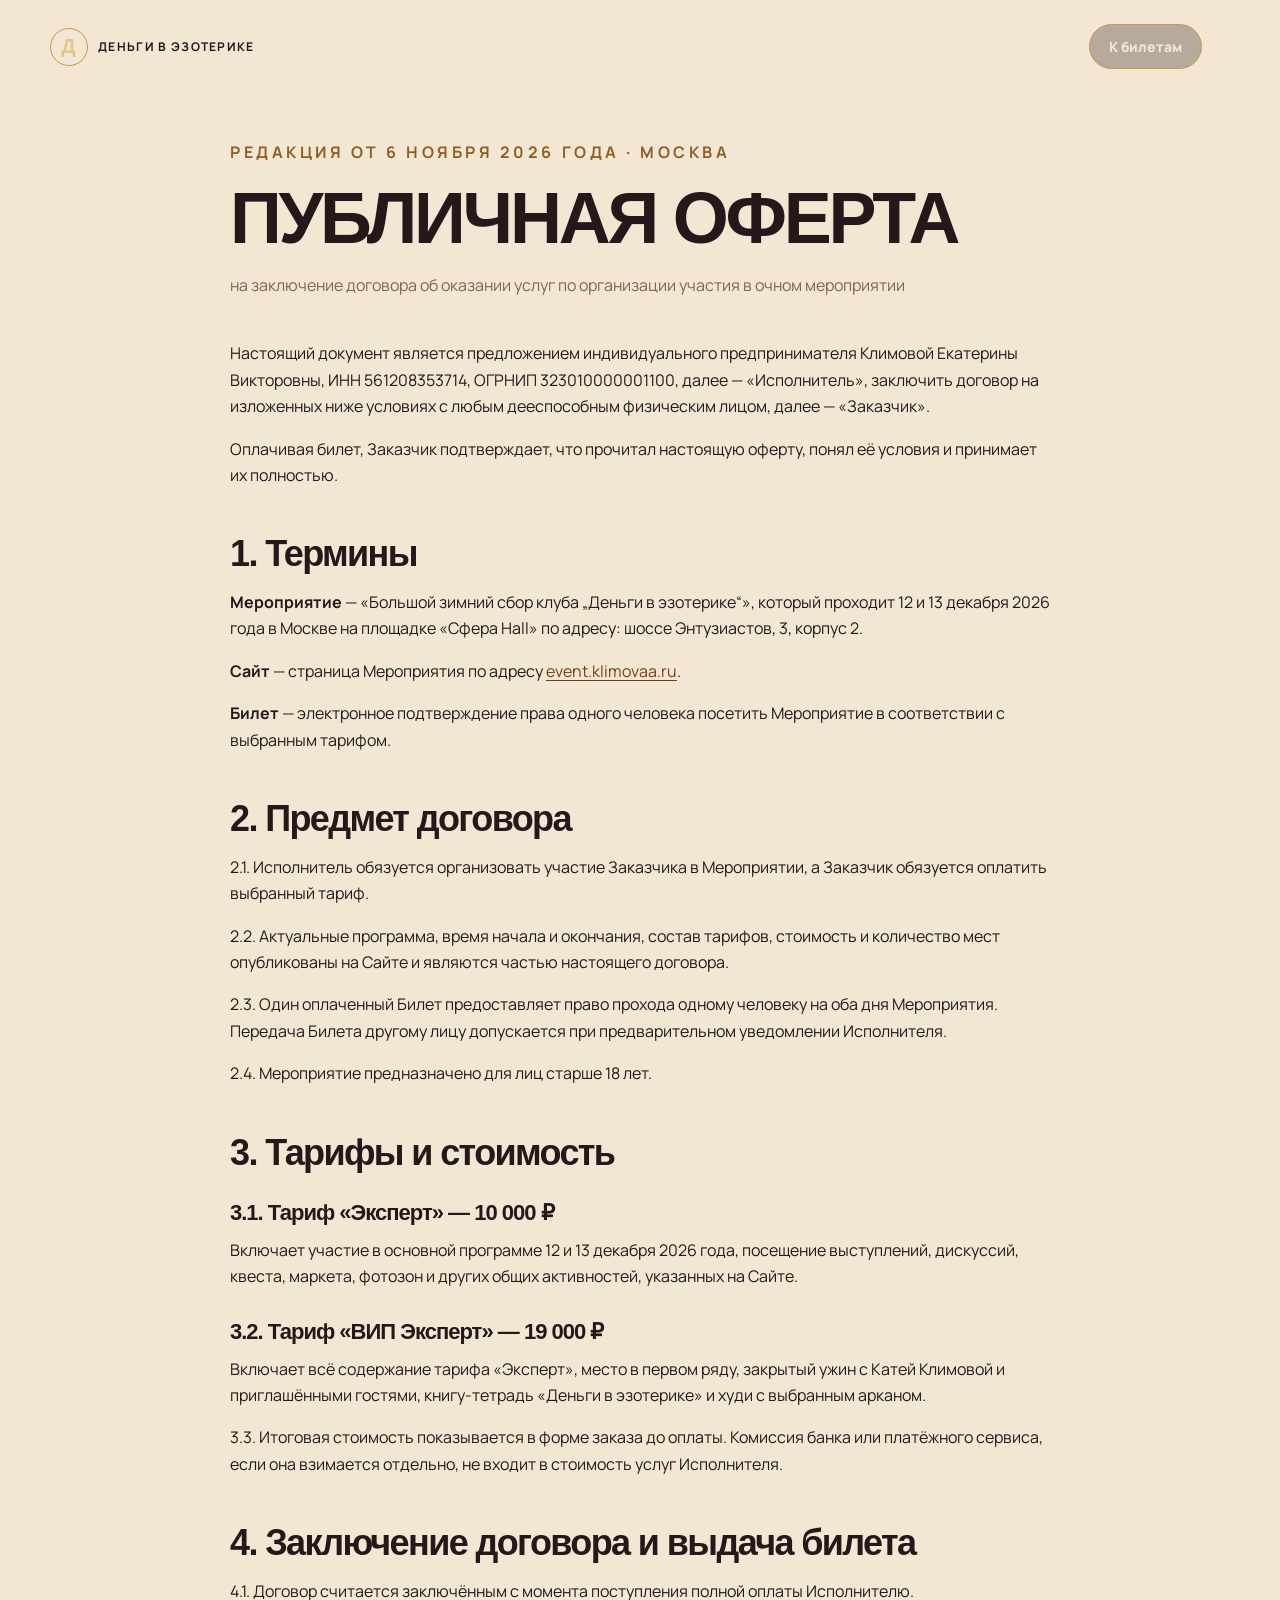
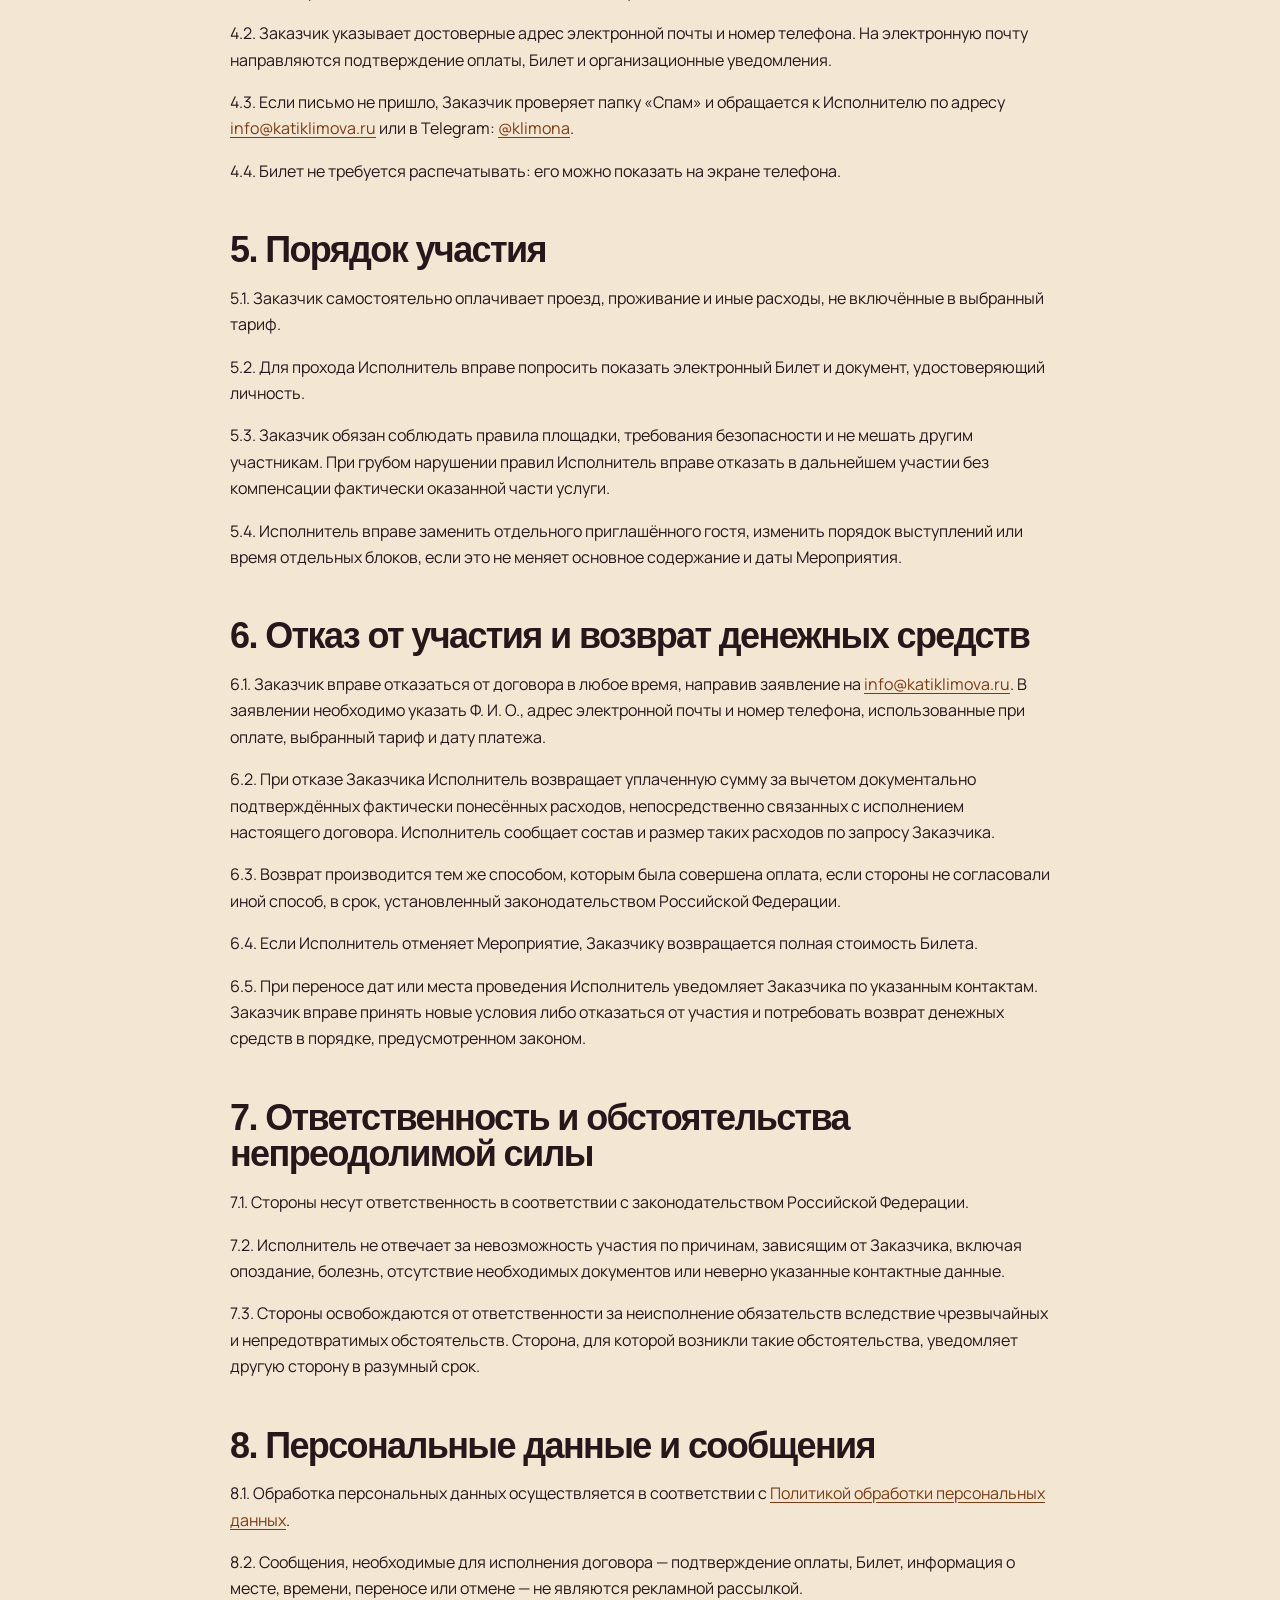
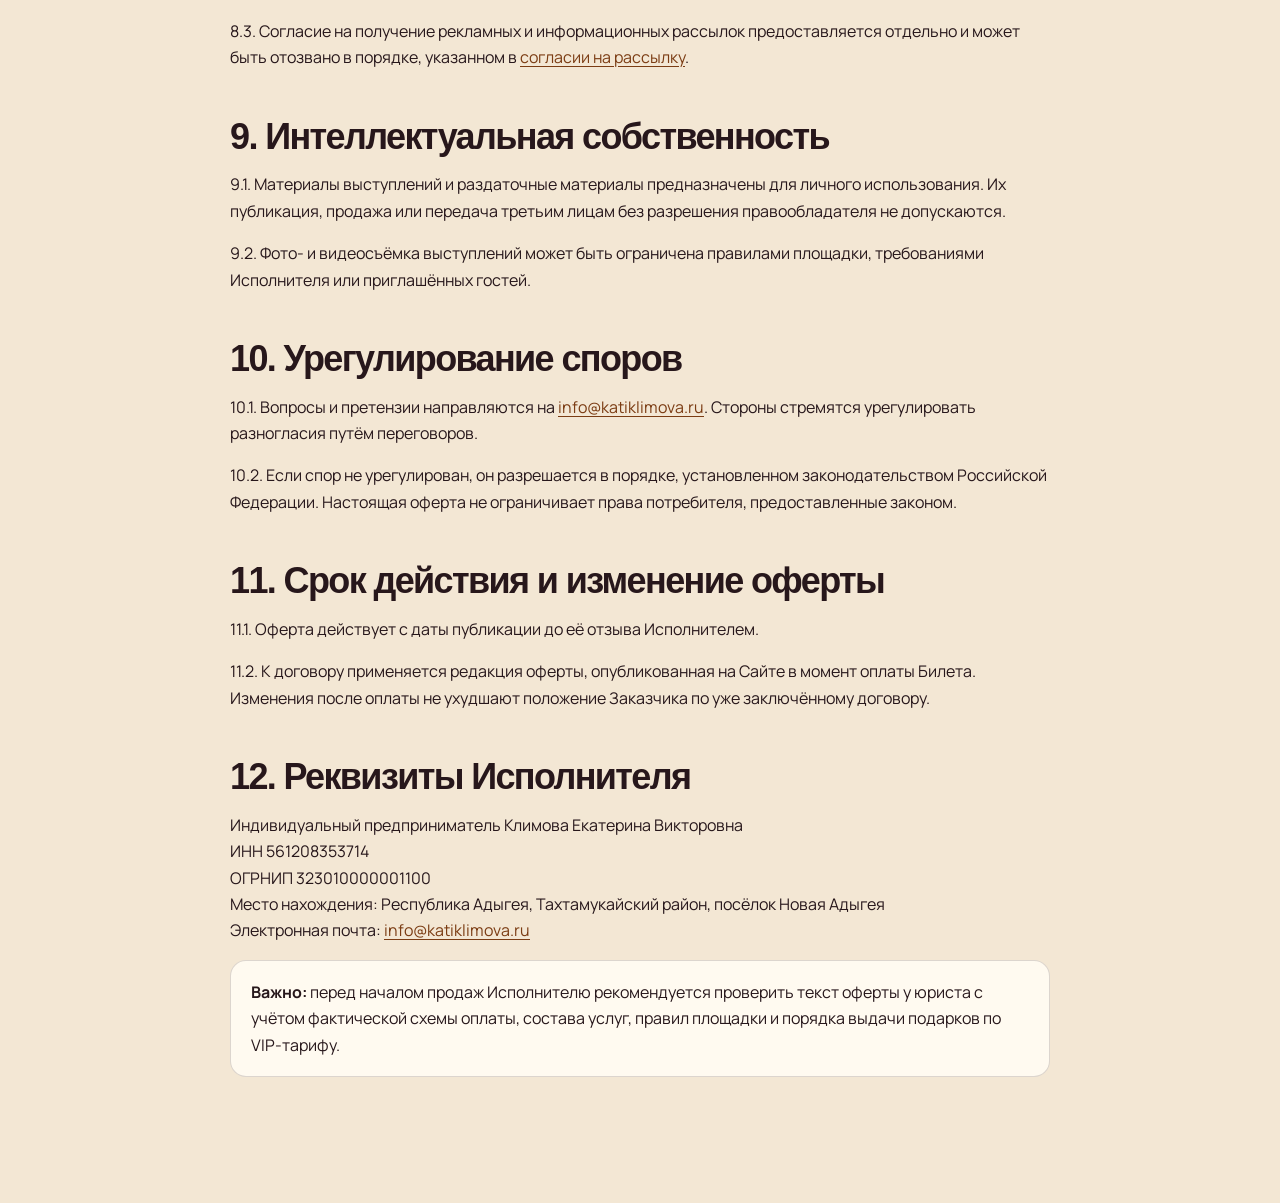
==== offer-event.html @ 03331030 "Add payment widgets, legal consent gates, event offer, and tickets" ====
<!doctype html>
<html lang="ru">
<head>
  <meta charset="utf-8">
  <meta name="viewport" content="width=device-width, initial-scale=1">
  <meta name="robots" content="index,follow">
  <title>Публичная оферта — Большой зимний сбор клуба «Деньги в эзотерике»</title>
  <link rel="preconnect" href="https://fonts.googleapis.com">
  <link rel="preconnect" href="https://fonts.gstatic.com" crossorigin>
  <link href="https://fonts.googleapis.com/css2?family=Manrope:wght@400;500;600;700;800&amp;display=swap" rel="stylesheet">
  <link rel="stylesheet" href="styles.css">
</head>
<body class="legal-page">
  <header class="nav shell">
    <a class="brand" href="index.html"><span class="brand__mark">Д</span><span>Деньги в эзотерике</span></a>
    <a class="button button--small button--ghost" href="index.html#tickets">К билетам</a>
  </header>

  <main class="legal-document">
    <p class="eyebrow eyebrow--dark">Редакция от 6 ноября 2026 года · Москва</p>
    <h1>Публичная оферта</h1>
    <p class="legal-document__meta">на заключение договора об оказании услуг по организации участия в очном мероприятии</p>

    <p>Настоящий документ является предложением индивидуального предпринимателя Климовой Екатерины Викторовны, ИНН 561208353714, ОГРНИП 323010000001100, далее — «Исполнитель», заключить договор на изложенных ниже условиях с любым дееспособным физическим лицом, далее — «Заказчик».</p>
    <p>Оплачивая билет, Заказчик подтверждает, что прочитал настоящую оферту, понял её условия и принимает их полностью.</p>

    <h2>1. Термины</h2>
    <p><strong>Мероприятие</strong> — «Большой зимний сбор клуба „Деньги в эзотерике“», который проходит 12 и 13 декабря 2026 года в Москве на площадке «Сфера Hall» по адресу: шоссе Энтузиастов, 3, корпус 2.</p>
    <p><strong>Сайт</strong> — страница Мероприятия по адресу <a href="https://event.klimovaa.ru/">event.klimovaa.ru</a>.</p>
    <p><strong>Билет</strong> — электронное подтверждение права одного человека посетить Мероприятие в соответствии с выбранным тарифом.</p>

    <h2>2. Предмет договора</h2>
    <p>2.1. Исполнитель обязуется организовать участие Заказчика в Мероприятии, а Заказчик обязуется оплатить выбранный тариф.</p>
    <p>2.2. Актуальные программа, время начала и окончания, состав тарифов, стоимость и количество мест опубликованы на Сайте и являются частью настоящего договора.</p>
    <p>2.3. Один оплаченный Билет предоставляет право прохода одному человеку на оба дня Мероприятия. Передача Билета другому лицу допускается при предварительном уведомлении Исполнителя.</p>
    <p>2.4. Мероприятие предназначено для лиц старше 18 лет.</p>

    <h2>3. Тарифы и стоимость</h2>
    <h3>3.1. Тариф «Эксперт» — 10 000 ₽</h3>
    <p>Включает участие в основной программе 12 и 13 декабря 2026 года, посещение выступлений, дискуссий, квеста, маркета, фотозон и других общих активностей, указанных на Сайте.</p>
    <h3>3.2. Тариф «ВИП Эксперт» — 19 000 ₽</h3>
    <p>Включает всё содержание тарифа «Эксперт», место в первом ряду, закрытый ужин с Катей Климовой и приглашёнными гостями, книгу-тетрадь «Деньги в эзотерике» и худи с выбранным арканом.</p>
    <p>3.3. Итоговая стоимость показывается в форме заказа до оплаты. Комиссия банка или платёжного сервиса, если она взимается отдельно, не входит в стоимость услуг Исполнителя.</p>

    <h2>4. Заключение договора и выдача билета</h2>
    <p>4.1. Договор считается заключённым с момента поступления полной оплаты Исполнителю.</p>
    <p>4.2. Заказчик указывает достоверные адрес электронной почты и номер телефона. На электронную почту направляются подтверждение оплаты, Билет и организационные уведомления.</p>
    <p>4.3. Если письмо не пришло, Заказчик проверяет папку «Спам» и обращается к Исполнителю по адресу <a href="mailto:info@katiklimova.ru">info@katiklimova.ru</a> или в Telegram: <a href="https://t.me/klimona" target="_blank" rel="noopener">@klimona</a>.</p>
    <p>4.4. Билет не требуется распечатывать: его можно показать на экране телефона.</p>

    <h2>5. Порядок участия</h2>
    <p>5.1. Заказчик самостоятельно оплачивает проезд, проживание и иные расходы, не включённые в выбранный тариф.</p>
    <p>5.2. Для прохода Исполнитель вправе попросить показать электронный Билет и документ, удостоверяющий личность.</p>
    <p>5.3. Заказчик обязан соблюдать правила площадки, требования безопасности и не мешать другим участникам. При грубом нарушении правил Исполнитель вправе отказать в дальнейшем участии без компенсации фактически оказанной части услуги.</p>
    <p>5.4. Исполнитель вправе заменить отдельного приглашённого гостя, изменить порядок выступлений или время отдельных блоков, если это не меняет основное содержание и даты Мероприятия.</p>

    <h2>6. Отказ от участия и возврат денежных средств</h2>
    <p>6.1. Заказчик вправе отказаться от договора в любое время, направив заявление на <a href="mailto:info@katiklimova.ru">info@katiklimova.ru</a>. В заявлении необходимо указать Ф. И. О., адрес электронной почты и номер телефона, использованные при оплате, выбранный тариф и дату платежа.</p>
    <p>6.2. При отказе Заказчика Исполнитель возвращает уплаченную сумму за вычетом документально подтверждённых фактически понесённых расходов, непосредственно связанных с исполнением настоящего договора. Исполнитель сообщает состав и размер таких расходов по запросу Заказчика.</p>
    <p>6.3. Возврат производится тем же способом, которым была совершена оплата, если стороны не согласовали иной способ, в срок, установленный законодательством Российской Федерации.</p>
    <p>6.4. Если Исполнитель отменяет Мероприятие, Заказчику возвращается полная стоимость Билета.</p>
    <p>6.5. При переносе дат или места проведения Исполнитель уведомляет Заказчика по указанным контактам. Заказчик вправе принять новые условия либо отказаться от участия и потребовать возврат денежных средств в порядке, предусмотренном законом.</p>

    <h2>7. Ответственность и обстоятельства непреодолимой силы</h2>
    <p>7.1. Стороны несут ответственность в соответствии с законодательством Российской Федерации.</p>
    <p>7.2. Исполнитель не отвечает за невозможность участия по причинам, зависящим от Заказчика, включая опоздание, болезнь, отсутствие необходимых документов или неверно указанные контактные данные.</p>
    <p>7.3. Стороны освобождаются от ответственности за неисполнение обязательств вследствие чрезвычайных и непредотвратимых обстоятельств. Сторона, для которой возникли такие обстоятельства, уведомляет другую сторону в разумный срок.</p>

    <h2>8. Персональные данные и сообщения</h2>
    <p>8.1. Обработка персональных данных осуществляется в соответствии с <a href="https://katiklimova.ru/pd" target="_blank" rel="noopener">Политикой обработки персональных данных</a>.</p>
    <p>8.2. Сообщения, необходимые для исполнения договора — подтверждение оплаты, Билет, информация о месте, времени, переносе или отмене — не являются рекламной рассылкой.</p>
    <p>8.3. Согласие на получение рекламных и информационных рассылок предоставляется отдельно и может быть отозвано в порядке, указанном в <a href="https://katiklimova.ru/soglasie" target="_blank" rel="noopener">согласии на рассылку</a>.</p>

    <h2>9. Интеллектуальная собственность</h2>
    <p>9.1. Материалы выступлений и раздаточные материалы предназначены для личного использования. Их публикация, продажа или передача третьим лицам без разрешения правообладателя не допускаются.</p>
    <p>9.2. Фото- и видеосъёмка выступлений может быть ограничена правилами площадки, требованиями Исполнителя или приглашённых гостей.</p>

    <h2>10. Урегулирование споров</h2>
    <p>10.1. Вопросы и претензии направляются на <a href="mailto:info@katiklimova.ru">info@katiklimova.ru</a>. Стороны стремятся урегулировать разногласия путём переговоров.</p>
    <p>10.2. Если спор не урегулирован, он разрешается в порядке, установленном законодательством Российской Федерации. Настоящая оферта не ограничивает права потребителя, предоставленные законом.</p>

    <h2>11. Срок действия и изменение оферты</h2>
    <p>11.1. Оферта действует с даты публикации до её отзыва Исполнителем.</p>
    <p>11.2. К договору применяется редакция оферты, опубликованная на Сайте в момент оплаты Билета. Изменения после оплаты не ухудшают положение Заказчика по уже заключённому договору.</p>

    <h2>12. Реквизиты Исполнителя</h2>
    <p>Индивидуальный предприниматель Климова Екатерина Викторовна<br>
      ИНН 561208353714<br>
      ОГРНИП 323010000001100<br>
      Место нахождения: Республика Адыгея, Тахтамукайский район, посёлок Новая Адыгея<br>
      Электронная почта: <a href="mailto:info@katiklimova.ru">info@katiklimova.ru</a>
    </p>

    <p class="legal-document__note"><strong>Важно:</strong> перед началом продаж Исполнителю рекомендуется проверить текст оферты у юриста с учётом фактической схемы оплаты, состава услуг, правил площадки и порядка выдачи подарков по VIP-тарифу.</p>
  </main>
</body>
</html>
---- styles.css ----
:root {
  --ink: #f3e7d4;
  --ink-muted: #cbb8ab;
  --night: #120b0d;
  --night-soft: #1b1014;
  --wine: #5b0b18;
  --wine-bright: #a7192e;
  --gold: #c49a4a;
  --gold-soft: #e1c786;
  --ivory: #f3e7d4;
  --paper: #f8f0e5;
  --paper-ink: #27171b;
  --line: rgba(196, 154, 74, .36);
  --radius: 28px;
  --display: "Montserrat", Arial, sans-serif;
  --sans: "Manrope", Arial, sans-serif;
}

* { box-sizing: border-box; }
html { scroll-behavior: smooth; }
body { margin: 0; color: var(--ink); background: var(--night); font-family: var(--sans); line-height: 1.65; overflow-x: hidden; }
button, a { font: inherit; }
a { color: inherit; }
img { max-width: 100%; display: block; }
button { color: inherit; }
::selection { background: var(--gold); color: var(--night); }

.skip-link { position: fixed; left: 16px; top: -100px; z-index: 100; padding: 10px 16px; background: var(--ivory); color: var(--night); border-radius: 8px; }
.skip-link:focus { top: 16px; }
.shell { width: min(1180px, calc(100% - 40px)); margin-inline: auto; }
.section { padding: clamp(78px, 10vw, 144px) 0; position: relative; }
.section--ivory { background: var(--ivory); color: var(--paper-ink); }
.section--red { background: linear-gradient(135deg, #3c0710 0%, var(--wine) 48%, #26050b 100%); }
.eyebrow { margin: 0 0 18px; color: var(--gold-soft); font-size: 12px; font-weight: 700; letter-spacing: .22em; text-transform: uppercase; }
.eyebrow--dark { color: #8d5f25; }
h1, h2, h3, h4, p { margin-top: 0; }
h1, h2, h3 { font-family: var(--display); letter-spacing: -.045em; }
h1 { margin: 0; font-size: clamp(54px, 8vw, 112px); font-weight: 800; line-height: .88; text-transform: uppercase; }
h1 em, h2 em { color: var(--gold-soft); font-style: normal; font-weight: 700; text-transform: none; }
h2 { margin-bottom: 22px; font-size: clamp(38px, 5.4vw, 68px); font-weight: 700; line-height: 1.02; }
h3 { font-size: clamp(28px, 3vw, 42px); line-height: 1.08; }
.section-heading { max-width: 850px; }
.section-heading--center { margin: 0 auto 64px; text-align: center; }
.section-heading > p:last-child { max-width: 680px; color: var(--ink-muted); font-size: 18px; }
.section--ivory .section-heading > p:last-child { color: #6e5850; }

.button { display: inline-flex; align-items: center; justify-content: center; min-height: 56px; padding: 15px 26px; border: 1px solid var(--gold); border-radius: 999px; background: var(--gold); color: var(--night); font-weight: 800; text-decoration: none; cursor: pointer; transition: transform .2s ease, background .2s ease, box-shadow .2s ease; }
.button:hover { transform: translateY(-2px); background: var(--gold-soft); box-shadow: 0 16px 34px rgba(0,0,0,.28); }
.button--small { min-height: 42px; padding: 10px 19px; font-size: 14px; }
.button--ghost { background: rgba(18,11,13,.28); color: var(--ink); }
.button--gold { background: var(--gold); }
.button--wide { width: 100%; }
.text-link { text-underline-offset: 6px; text-decoration-color: var(--gold); }

.hero { position: relative; min-height: 100svh; padding-bottom: 90px; overflow: hidden; background: url("assets/photos/hero-curtains-v1.webp") center / cover no-repeat; }
.hero-curtain-intro { position: absolute; z-index: 30; inset: 0; overflow: hidden; pointer-events: none; }
.hero-curtain-intro[hidden] { display: none; }
.hero-curtain-intro__panel { position: absolute; top: 0; bottom: 0; width: 51%; background: repeating-linear-gradient(90deg, #190106 0 4%, #4c0714 8%, #8b1429 14%, #4c0714 21%, #170105 27%); box-shadow: inset 0 0 90px rgba(0,0,0,.7), 0 0 45px rgba(0,0,0,.72); will-change: transform; }
.hero-curtain-intro__panel::after { content: ""; position: absolute; top: 0; bottom: 0; width: 2px; background: linear-gradient(180deg, #7f541b, #e3c372 48%, #7f541b); opacity: .8; }
.hero-curtain-intro__panel--left { left: 0; }
.hero-curtain-intro__panel--left::after { right: 0; }
.hero-curtain-intro__panel--right { right: 0; }
.hero-curtain-intro__panel--right::after { left: 0; }
.hero__glow { position: absolute; inset: 12% 30% auto; height: 60%; background: radial-gradient(circle, rgba(196,154,74,.25), transparent 68%); filter: blur(20px); }
.nav { position: relative; z-index: 5; display: grid; grid-template-columns: 1fr auto auto; align-items: center; gap: 28px; padding-top: 24px; }
.nav__link { font-size: 14px; text-decoration: none; }
.brand { display: inline-flex; align-items: center; gap: 10px; width: fit-content; font-size: 12px; font-weight: 700; letter-spacing: .11em; text-decoration: none; text-transform: uppercase; }
.brand__mark { display: grid; place-items: center; width: 38px; height: 38px; border: 1px solid var(--gold); border-radius: 50%; color: var(--gold-soft); font-family: var(--display); font-size: 20px; }
.hero__content { position: relative; z-index: 3; display: flex; flex-direction: column; align-items: center; padding-top: clamp(90px, 13vh, 150px); text-align: center; }
.hero__lead { max-width: 790px; margin: 34px auto 38px; color: #e1d1c7; font-size: clamp(17px, 2vw, 22px); }
.hero__facts { display: flex; justify-content: center; gap: clamp(32px, 7vw, 88px); margin-bottom: 42px; }
.hero__facts div { display: flex; flex-direction: column; }
.hero__facts strong { color: var(--gold-soft); font-family: var(--display); font-size: 44px; line-height: .9; }
.hero__facts span { margin-top: 8px; color: var(--ink-muted); font-size: 12px; letter-spacing: .12em; text-transform: uppercase; }
.hero__actions { display: flex; align-items: center; gap: 24px; }
.hero__ornament { position: absolute; left: 50%; bottom: 22px; color: var(--gold); font-size: 20px; transform: translateX(-50%); }

.intro__grid, .for-whom__grid, .venue__grid, .faq__grid { display: grid; grid-template-columns: minmax(0, .9fr) minmax(0, 1.1fr); gap: clamp(44px, 8vw, 120px); align-items: start; }
.intro__text { font-size: clamp(18px, 2vw, 22px); }
.intro__text p { margin-bottom: 22px; }
.note { padding-left: 22px; border-left: 2px solid var(--gold); color: #6e5850; font-size: 16px; }

.program { background: linear-gradient(180deg, var(--night) 0%, #200d12 100%); }
.day-switcher { display: grid; grid-template-columns: 1fr 1fr; width: min(560px, 100%); margin: 0 auto 48px; padding: 5px; border: 1px solid var(--line); border-radius: 999px; background: rgba(255,255,255,.025); }
.day-switcher__button { padding: 14px; border: 0; border-radius: 999px; background: transparent; cursor: pointer; }
.day-switcher__button.is-active { background: var(--gold); color: var(--night); font-weight: 800; }
.day-panel { width: min(980px, 100%); margin: auto; }
.day-panel[hidden] { display: none; }
.day-panel__intro { display: grid; grid-template-columns: 100px 1fr; gap: 26px; margin-bottom: 46px; padding: 34px; border: 1px solid var(--line); border-radius: var(--radius); background: rgba(255,255,255,.025); }
.day-panel__number { color: var(--gold); font-family: var(--display); font-size: 62px; font-weight: 700; line-height: 1; }
.day-panel__intro h3 { margin-bottom: 16px; }
.day-panel__intro p:last-child { margin-bottom: 0; color: var(--ink-muted); }
.timeline { margin-left: 50px; border-left: 1px solid var(--line); }
.timeline__item { position: relative; display: grid; grid-template-columns: 90px 1fr; gap: 30px; padding: 0 0 38px 38px; }
.timeline__item::before { content: ""; position: absolute; left: -6px; top: 7px; width: 11px; height: 11px; border: 2px solid var(--gold); border-radius: 50%; background: var(--night); }
.timeline__item time { color: var(--gold-soft); font-weight: 800; }
.timeline__item h4 { margin: 0 0 6px; font-size: 18px; }
.timeline__item p { margin: 0; color: var(--ink-muted); }
.timeline__item--pause { opacity: .66; }
.timeline__item--vip h4 { color: var(--gold-soft); }

.guests::before { content: ""; position: absolute; inset: 0; pointer-events: none; background: radial-gradient(circle at 80% 0%, rgba(196,154,74,.16), transparent 35%); }
.guest-grid { display: grid; grid-template-columns: repeat(3, 1fr); gap: 20px; margin-top: 58px; }
.guest-card { overflow: hidden; border: 1px solid rgba(225,199,134,.3); border-radius: var(--radius); background: rgba(18,11,13,.45); }
.guest-card__portrait { aspect-ratio: 4/3; overflow: hidden; background: #3b0710; }
.guest-card__portrait img { width: 100%; height: 100%; object-fit: cover; filter: saturate(.9) contrast(1.03); transition: transform .55s ease; }
.guest-card:hover .guest-card__portrait img { transform: scale(1.025); }
.guest-card__portrait--artem img { object-position: center 20%; }
.guest-card__portrait--kossman img { object-position: center 24%; }
.guest-card__portrait--anastasia img { object-position: center 18%; }
.guest-card__body { padding: 28px; }
.guest-card__index { color: var(--gold); font-size: 12px; letter-spacing: .2em; }
.guest-card h3 { margin-bottom: 10px; font-size: 34px; }
.guest-card__body > p:not(.guest-card__index) { min-height: 52px; color: var(--ink-muted); }
.guest-card__status { display: inline-block; padding-top: 14px; border-top: 1px solid var(--line); color: var(--gold-soft); font-size: 12px; }

.reason-list { margin: 0; padding: 0; list-style: none; border-top: 1px solid rgba(39,23,27,.22); }
.reason-list li { position: relative; padding: 21px 20px 21px 42px; border-bottom: 1px solid rgba(39,23,27,.22); font-size: 17px; }
.reason-list li::before { content: "✦"; position: absolute; left: 6px; color: #956421; }

.atmosphere { position: relative; min-height: 780px; display: grid; align-items: center; overflow: hidden; background: linear-gradient(100deg, rgba(18,11,13,.95), rgba(18,11,13,.28)), radial-gradient(circle at 75% 30%, #aa263a 0%, #5b0b18 24%, #120b0d 68%); }
.atmosphere::before { content: ""; position: absolute; inset: -20%; background: repeating-linear-gradient(92deg, transparent 0 10%, rgba(255,255,255,.035) 12%, transparent 18%); transform: rotate(-3deg); }
.atmosphere__veil { position: absolute; inset: 0 0 0 48%; background: linear-gradient(90deg, transparent, rgba(196,154,74,.15)), repeating-linear-gradient(85deg, rgba(56,2,12,.85) 0 9%, rgba(150,23,45,.35) 13%, rgba(31,0,6,.75) 22%); clip-path: polygon(18% 0,100% 0,100% 100%,0 100%); }
.atmosphere__content { position: relative; z-index: 2; }
.atmosphere__content h2 { max-width: 760px; font-size: clamp(54px, 8vw, 106px); text-transform: uppercase; }
.atmosphere__content > p:last-child { max-width: 560px; color: var(--ink-muted); font-size: 19px; }

.manifesto { background: var(--night-soft); }
.manifesto__grid { display: grid; grid-template-columns: 160px 1fr; gap: 70px; align-items: start; }
.manifesto__symbol { position: sticky; top: 50px; display: grid; place-items: center; width: 150px; height: 150px; border: 1px solid var(--gold); border-radius: 50%; color: var(--gold); font-size: 34px; }
blockquote { margin: 0; }
blockquote p { font-family: var(--display); font-size: clamp(25px, 3vw, 38px); font-weight: 600; line-height: 1.25; }
blockquote footer { margin-top: 34px; color: var(--gold-soft); font-size: 13px; font-weight: 700; letter-spacing: .2em; text-transform: uppercase; }

.ticket-grid { display: grid; grid-template-columns: 1fr 1fr; gap: 22px; width: min(970px, 100%); margin: auto; }
.ticket-card { position: relative; display: flex; flex-direction: column; padding: clamp(28px, 4vw, 46px); border: 1px solid rgba(39,23,27,.18); border-radius: var(--radius); background: var(--paper); box-shadow: 0 22px 70px rgba(39,23,27,.08); }
.ticket-card--vip { background: var(--night); color: var(--ink); box-shadow: 0 22px 70px rgba(39,23,27,.24); }
.ticket-card__badge { position: absolute; right: 20px; top: 20px; padding: 8px 13px; border-radius: 999px; background: var(--gold); color: var(--night); font-size: 11px; font-weight: 800; text-transform: uppercase; }
.ticket-card h3 { margin-bottom: 12px; }
.price { margin-bottom: 30px; font-family: var(--display); font-size: 58px; font-weight: 700; line-height: 1; }
.price span { font-size: .48em; }
.ticket-card ul { flex: 1; margin: 0 0 32px; padding: 0; list-style: none; }
.ticket-card li { position: relative; padding: 12px 0 12px 26px; border-bottom: 1px solid rgba(39,23,27,.12); }
.ticket-card--vip li { border-color: rgba(225,199,134,.16); }
.ticket-card li::before { content: "✦"; position: absolute; left: 0; color: var(--gold); }
.tickets__notice { max-width: 760px; margin: 28px auto 0; color: #7c655d; font-size: 13px; text-align: center; }
.payment-gate { margin-top: 8px; }
.legal-check { display: grid; grid-template-columns: 22px 1fr; gap: 10px; align-items: start; margin: 0 0 11px; color: #6e5850; font-size: 12px; line-height: 1.4; }
.ticket-card--vip .legal-check { color: var(--ink-muted); }
.legal-check input { width: 18px; height: 18px; margin: 1px 0 0; accent-color: var(--gold); }
.legal-check a, .footer a { color: inherit; text-underline-offset: 3px; }
.legal-check a:hover, .footer a:hover { color: #9b6b22; }
.ticket-card--vip .legal-check a:hover { color: var(--gold-soft); }
.payment-button:disabled { cursor: not-allowed; filter: grayscale(.35); opacity: .48; transform: none; }
.payment-gate__hint { margin: 9px 0 0; color: #8b756d; font-size: 11px; text-align: center; }
.ticket-card--vip .payment-gate__hint { color: var(--ink-muted); }
.payment-widget { width: 100%; margin-top: 18px; overflow: hidden; }
.payment-widget:empty { display: none; }
.payment-gate.is-open .legal-check,
.payment-gate.is-open .payment-button,
.payment-gate.is-open .payment-gate__hint { display: none; }

.venue { background: linear-gradient(140deg, #1a0d11, #390914); }
.venue__address { color: var(--gold-soft); font-family: var(--display); font-size: 25px; font-weight: 600; }
.venue__note { max-width: 520px; color: var(--ink-muted); font-size: 14px; }
.venue__map { position: relative; min-height: 430px; overflow: hidden; border: 1px solid var(--line); border-radius: var(--radius); background: #f2eadc; }
.venue__map iframe { display: block; width: 100%; height: 430px; border: 0; }
.venue__map-link { position: absolute; z-index: 2; left: 18px; right: 18px; bottom: 18px; display: flex; align-items: center; justify-content: center; min-height: 50px; padding: 12px 20px; border: 1px solid rgba(225,199,134,.8); border-radius: 999px; background: rgba(18,11,13,.92); color: var(--gold-soft); font-size: 13px; font-weight: 800; text-decoration: none; box-shadow: 0 12px 34px rgba(18,11,13,.35); backdrop-filter: blur(10px); }
.venue__map-link:hover { background: var(--night); color: #fff5d5; }

.accordion details { border-bottom: 1px solid rgba(39,23,27,.2); }
.accordion summary { position: relative; padding: 22px 42px 22px 0; font-family: var(--display); font-size: 21px; font-weight: 600; cursor: pointer; list-style: none; }
.accordion summary::-webkit-details-marker { display: none; }
.accordion summary::after { content: "+"; position: absolute; right: 6px; color: #946321; font-family: var(--sans); font-weight: 400; }
.accordion details[open] summary::after { content: "−"; }
.accordion details p { padding: 0 30px 22px 0; color: #6e5850; }

.final-cta { position: relative; overflow: hidden; padding: clamp(90px, 12vw, 170px) 0; background: radial-gradient(circle at 50% 50%, #701326 0%, #350811 45%, var(--night) 80%); text-align: center; }
.final-cta__glow { position: absolute; left: 50%; top: 50%; width: 650px; height: 650px; border: 1px solid rgba(196,154,74,.18); border-radius: 50%; transform: translate(-50%,-50%); box-shadow: 0 0 0 90px rgba(196,154,74,.025), 0 0 0 180px rgba(196,154,74,.018); }
.final-cta__content { position: relative; }
.final-cta h2 { max-width: 970px; margin-inline: auto; }
.final-cta__facts { display: flex; justify-content: center; gap: 14px; margin: 30px 0; }
.final-cta__facts span { padding: 9px 15px; border: 1px solid var(--line); border-radius: 999px; font-size: 12px; text-transform: uppercase; }

.footer { padding: 38px 0 94px; border-top: 1px solid var(--line); background: #0d0709; color: var(--ink-muted); font-size: 12px; }
.footer__inner { display: grid; grid-template-columns: 1fr auto auto; gap: 28px; align-items: center; }
.footer p { margin: 0; }
.footer nav { display: flex; gap: 18px; }
.mobile-cta { display: none; }

.legal-page { background: var(--ivory); color: var(--paper-ink); }
.legal-page .nav { color: var(--paper-ink); }
.legal-document { width: min(100% - 36px, 820px); margin: 0 auto; padding: 70px 0 110px; }
.legal-document h1 { margin-bottom: 18px; font-size: clamp(42px, 7vw, 72px); line-height: .98; }
.legal-document h2 { margin: 48px 0 16px; font-size: clamp(26px, 4vw, 36px); }
.legal-document h3 { margin: 30px 0 12px; font-size: 22px; }
.legal-document p, .legal-document li { font-size: 16px; line-height: 1.65; }
.legal-document ul { padding-left: 22px; }
.legal-document a { color: #7b3c13; text-underline-offset: 3px; }
.legal-document__meta { margin-bottom: 42px; color: #7c655d; }
.legal-document__note { padding: 18px 20px; border: 1px solid rgba(39,23,27,.16); border-radius: 16px; background: #fffaf0; }

.reveal { opacity: 0; transform: translateY(20px); transition: opacity .7s ease, transform .7s ease; }
.reveal.is-visible { opacity: 1; transform: none; }
@media (prefers-reduced-motion: reduce) { html { scroll-behavior: auto; } .reveal { opacity: 1; transform: none; transition: none; } }

@media (max-width: 900px) {
  .guest-grid { grid-template-columns: 1fr; }
  .guest-card { display: grid; grid-template-columns: 40% 60%; }
  .guest-card__portrait { aspect-ratio: auto; min-height: 260px; }
  .intro__grid, .for-whom__grid, .venue__grid, .faq__grid { grid-template-columns: 1fr; gap: 42px; }
  .manifesto__grid { grid-template-columns: 90px 1fr; gap: 30px; }
  .manifesto__symbol { width: 80px; height: 80px; }
  .ticket-grid { grid-template-columns: 1fr; }
  .footer__inner { grid-template-columns: 1fr; }
}

@media (max-width: 640px) {
  .shell { width: min(100% - 28px, 1180px); }
  .section { padding: 72px 0; }
  h1 { font-size: clamp(48px, 16vw, 74px); }
  h2 { font-size: 43px; }
  .nav { grid-template-columns: 1fr auto; }
  .nav__link { display: none; }
  .brand span:last-child { display: none; }
  .hero { min-height: auto; padding-bottom: 74px; background-image: url("assets/photos/hero-curtains-mobile-v1.webp"); background-position: center; }
  .hero__content { padding-top: 80px; }
  .hero__lead { font-size: 16px; }
  .hero__facts { width: 100%; gap: 8px; }
  .hero__facts div { flex: 1; }
  .hero__facts strong { font-size: 38px; }
  .hero__facts span { font-size: 9px; }
  .hero__actions { flex-direction: column; }
  .day-panel__intro { grid-template-columns: 1fr; padding: 25px; }
  .day-panel__number { font-size: 45px; }
  .timeline { margin-left: 6px; }
  .timeline__item { grid-template-columns: 65px 1fr; gap: 12px; padding-left: 23px; }
  .guest-card { display: block; }
  .guest-card__portrait { min-height: 220px; }
  .atmosphere { min-height: 650px; }
  .atmosphere__veil { left: 28%; opacity: .58; }
  .manifesto__grid { grid-template-columns: 1fr; }
  .manifesto__symbol { position: static; }
  blockquote p { font-size: 28px; }
  .price { font-size: 54px; }
  .final-cta__facts { flex-wrap: wrap; }
  .footer { padding-bottom: 110px; }
  .footer nav { flex-direction: column; gap: 6px; }
  .mobile-cta { position: fixed; z-index: 20; left: 12px; right: 12px; bottom: 12px; display: flex; align-items: center; justify-content: center; min-height: 54px; border: 1px solid var(--gold-soft); border-radius: 999px; background: var(--gold); color: var(--night); font-weight: 800; text-decoration: none; box-shadow: 0 12px 44px rgba(0,0,0,.45); }
}
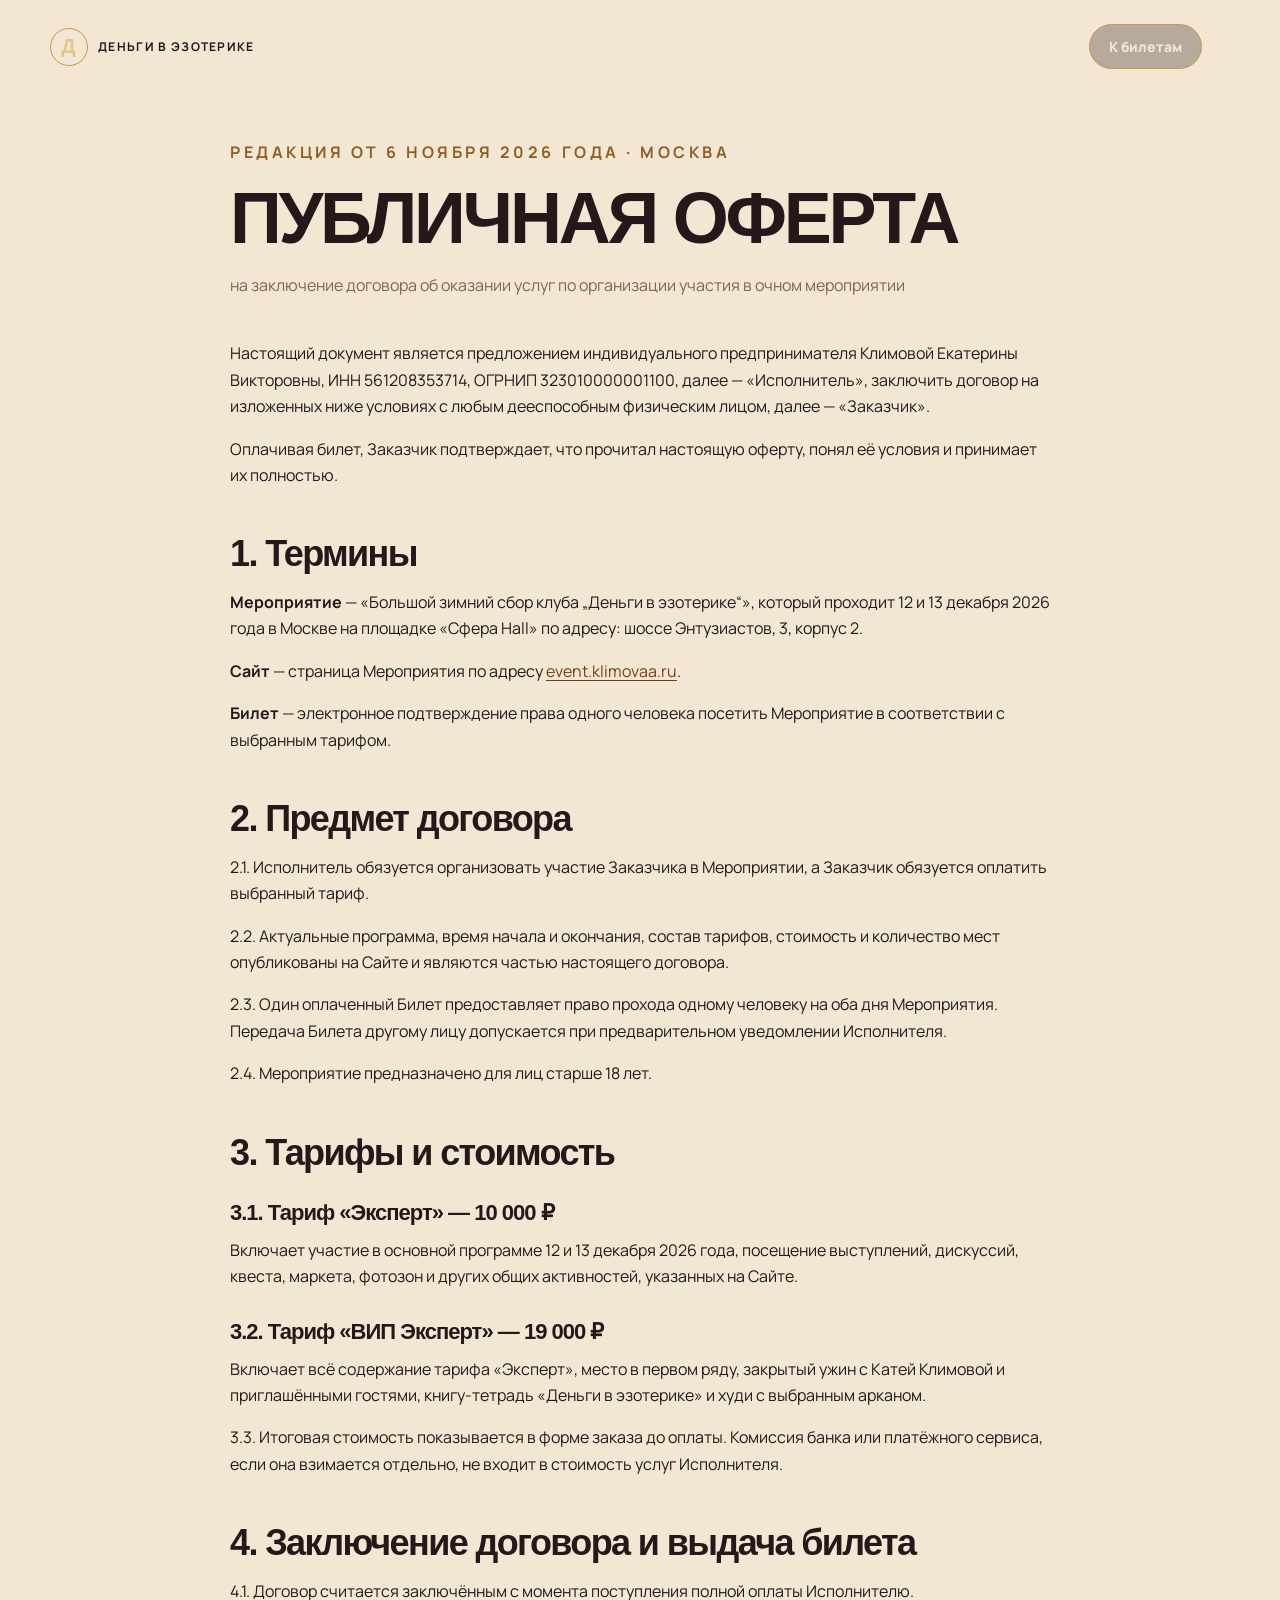
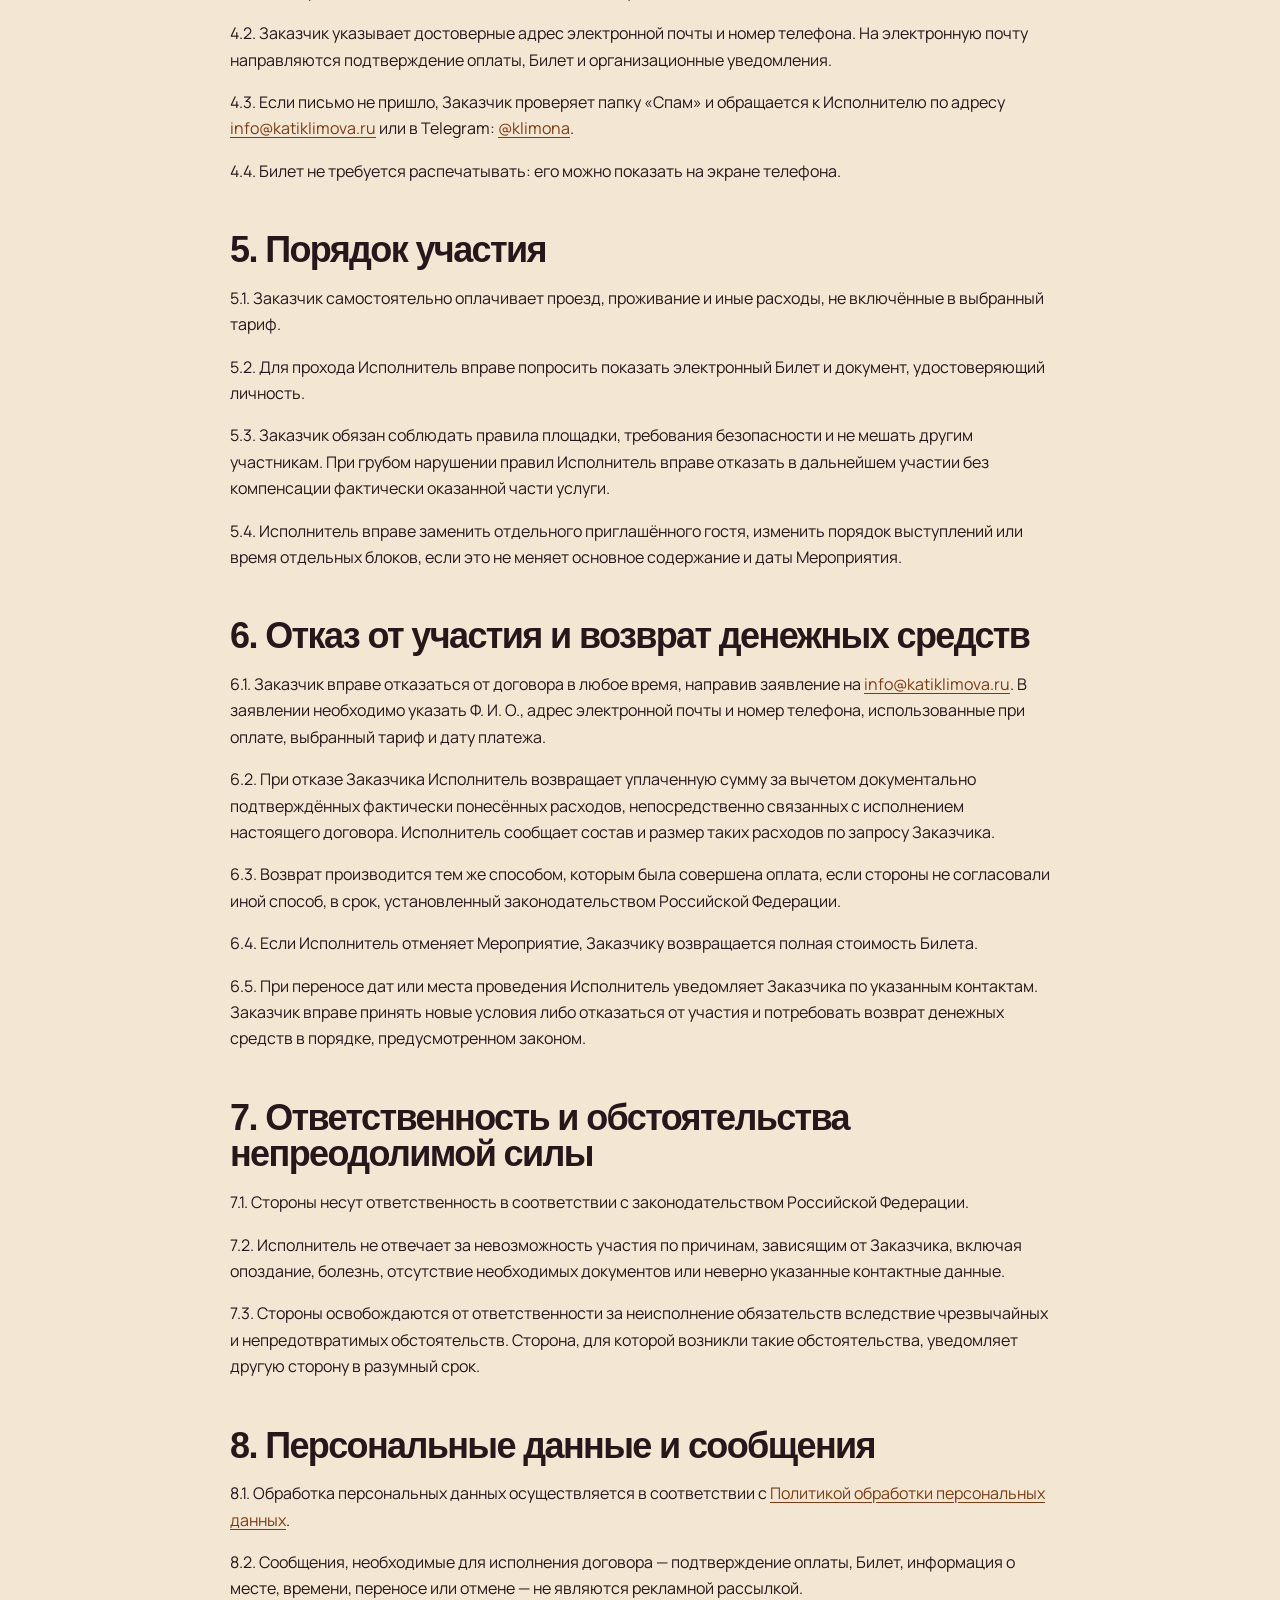
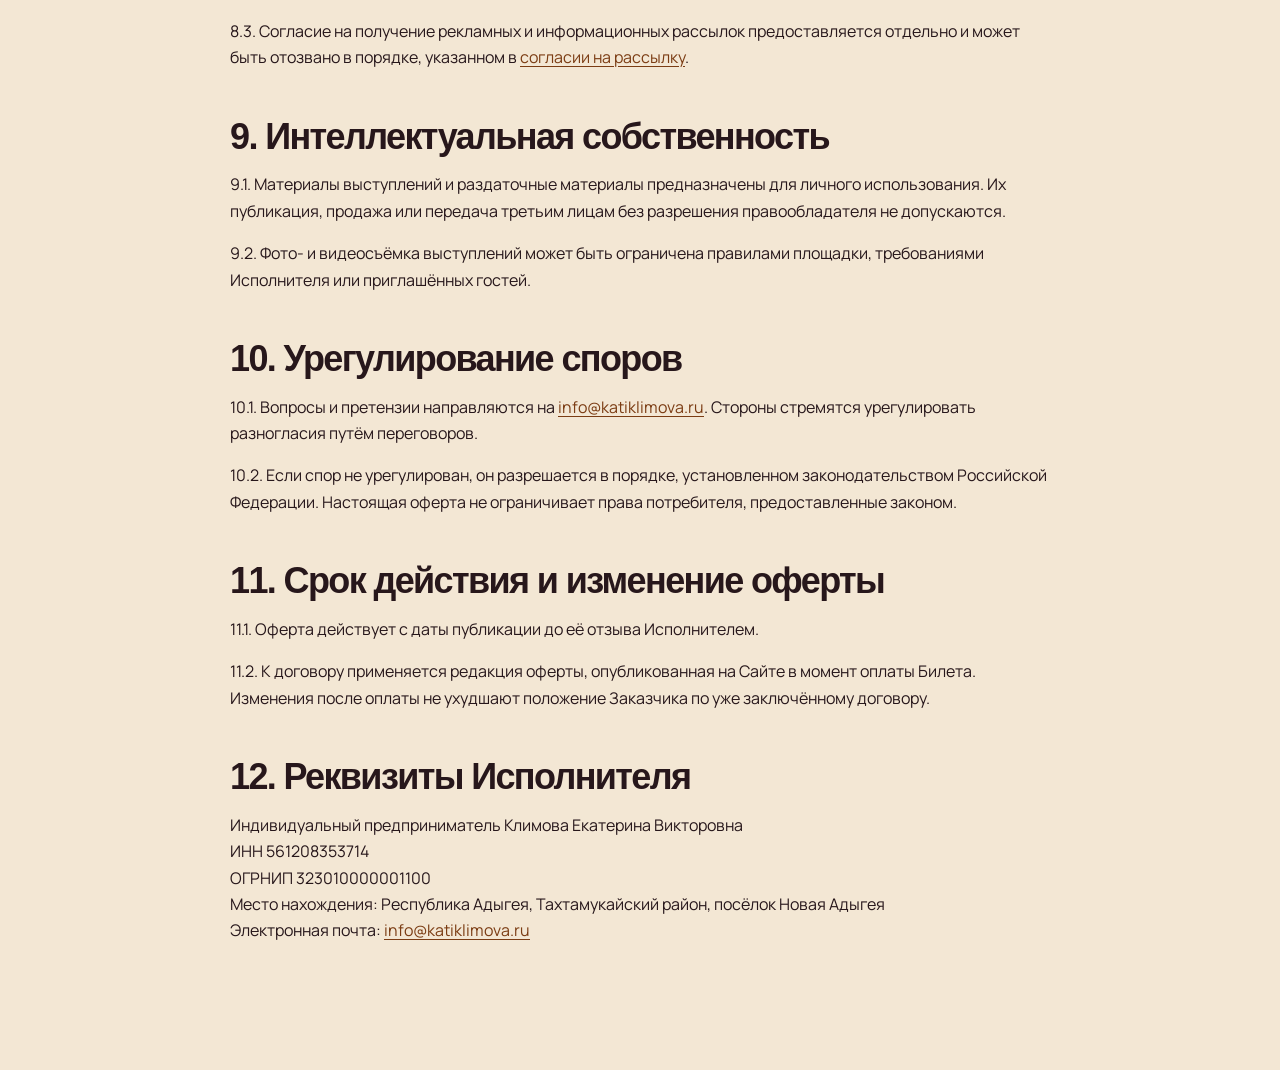
==== commit 80caea93: "Remove internal review note from public offer" ====
--- a/offer-event.html
+++ b/offer-event.html
@@ -91,7 +91,6 @@
       Электронная почта: <a href="mailto:info@katiklimova.ru">info@katiklimova.ru</a>
     </p>
 
-    <p class="legal-document__note"><strong>Важно:</strong> перед началом продаж Исполнителю рекомендуется проверить текст оферты у юриста с учётом фактической схемы оплаты, состава услуг, правил площадки и порядка выдачи подарков по VIP-тарифу.</p>
   </main>
 </body>
 </html>
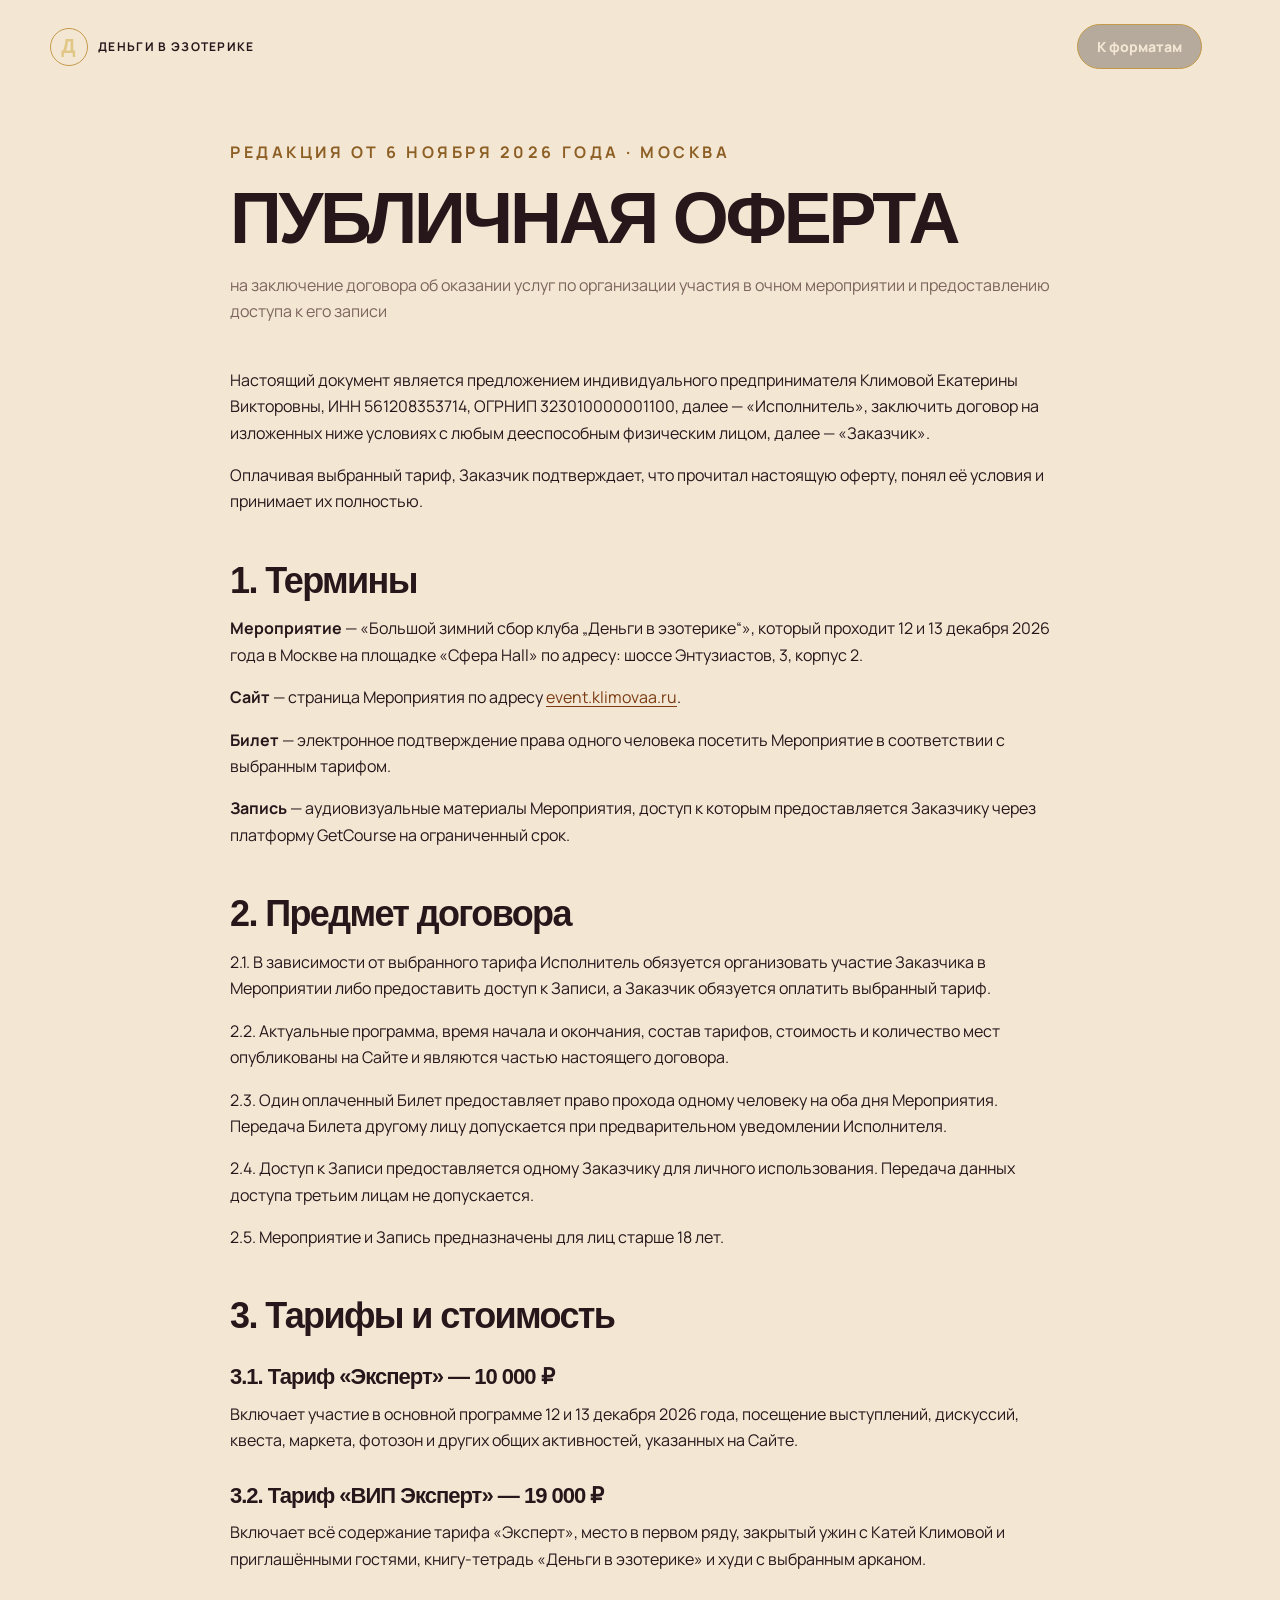
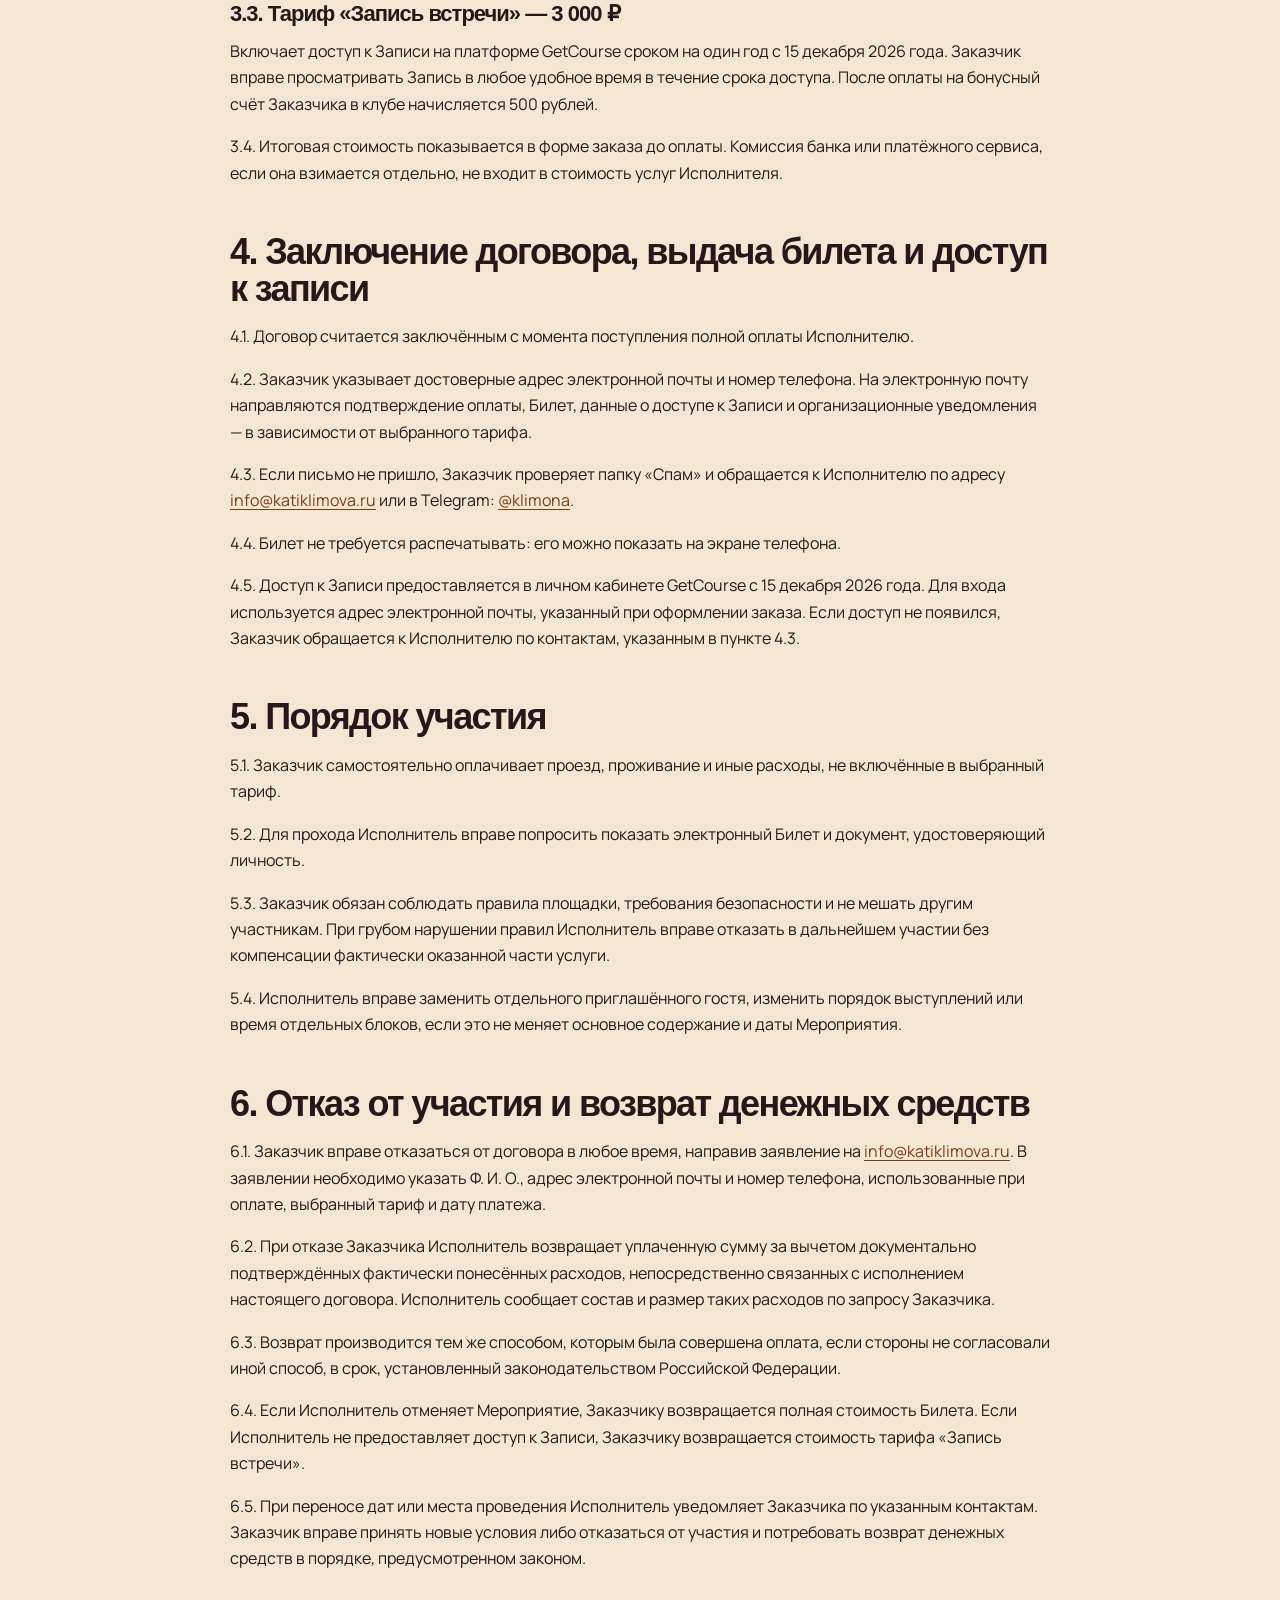
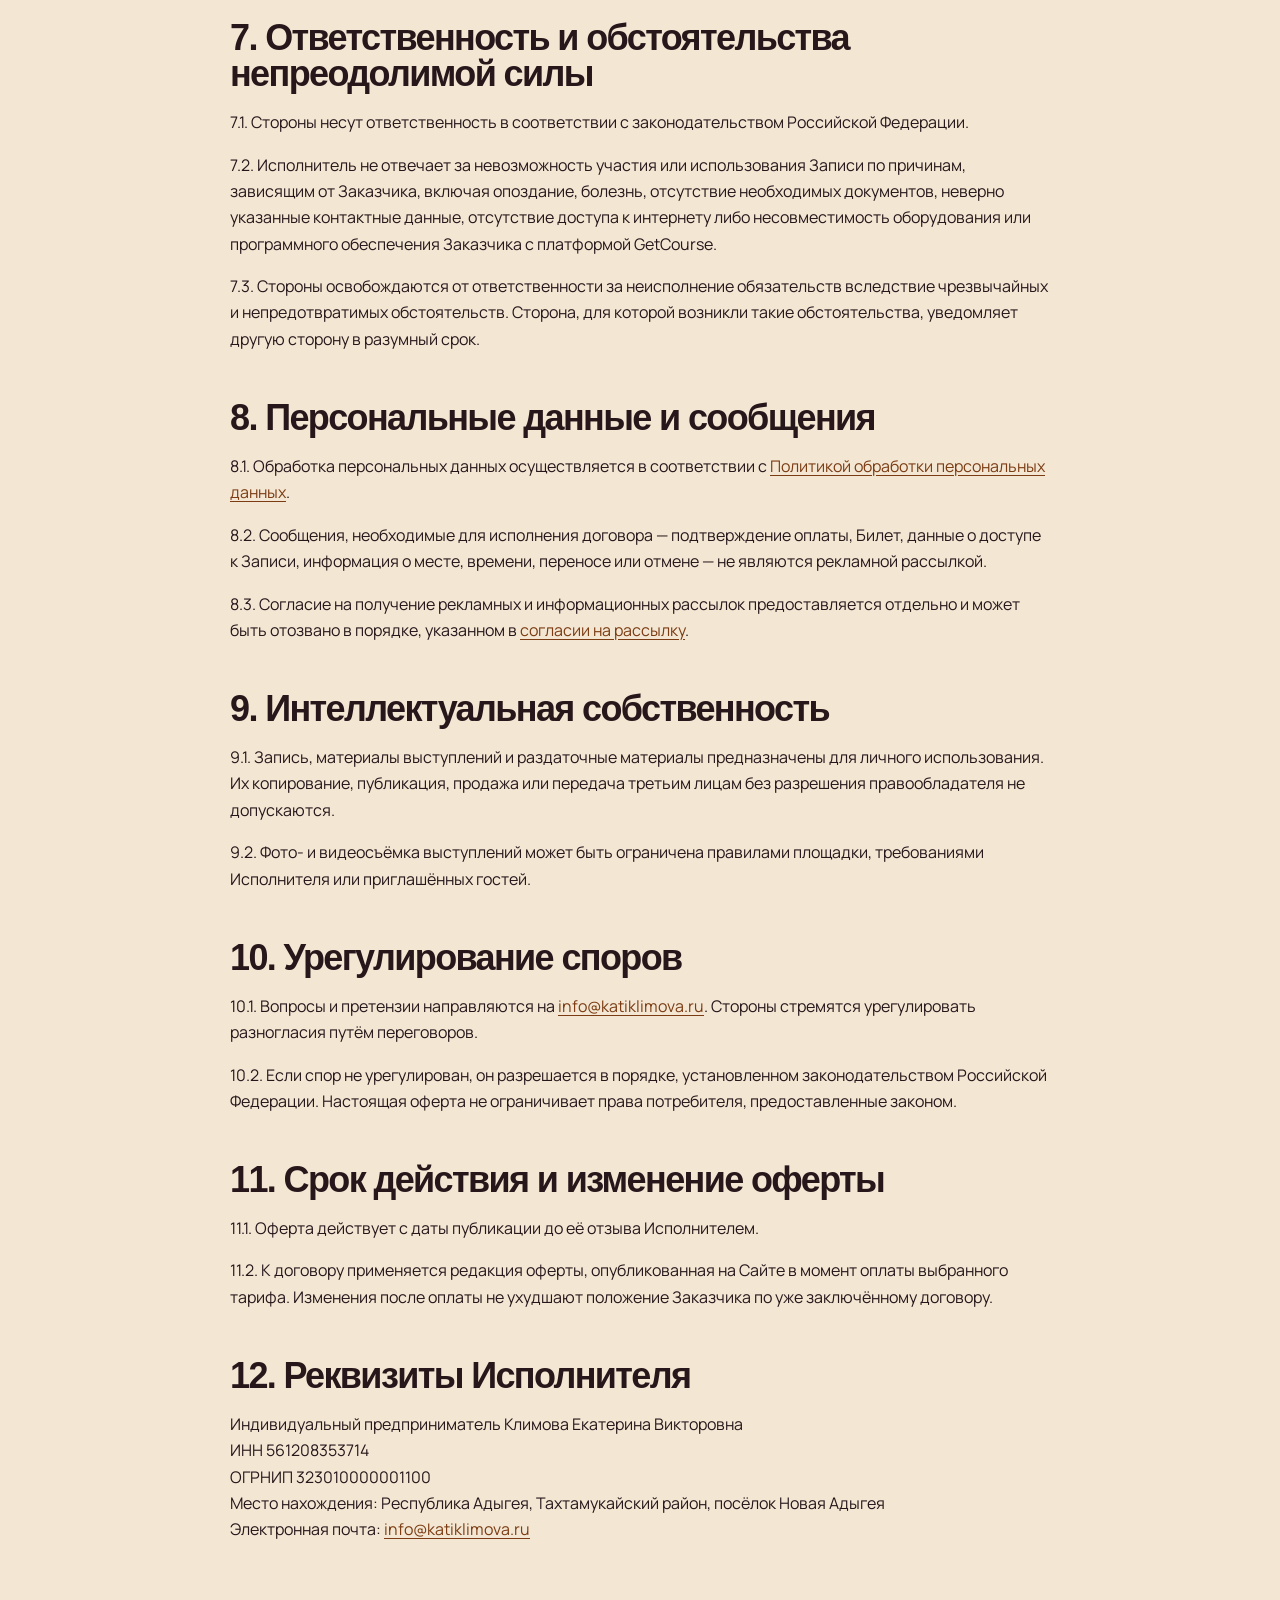
==== commit bb431493: "Add recording purchase option" ====
--- a/offer-event.html
+++ b/offer-event.html
@@ -4,7 +4,7 @@
   <meta charset="utf-8">
   <meta name="viewport" content="width=device-width, initial-scale=1">
   <meta name="robots" content="index,follow">
-  <title>Публичная оферта — Большой зимний сбор клуба «Деньги в эзотерике»</title>
+  <title>Публичная оферта — Большой зимний сбор клуба «Деньги в эзотерике» и запись встречи</title>
   <link rel="preconnect" href="https://fonts.googleapis.com">
   <link rel="preconnect" href="https://fonts.gstatic.com" crossorigin>
   <link href="https://fonts.googleapis.com/css2?family=Manrope:wght@400;500;600;700;800&amp;display=swap" rel="stylesheet">
@@ -13,40 +13,45 @@
 <body class="legal-page">
   <header class="nav shell">
     <a class="brand" href="index.html"><span class="brand__mark">Д</span><span>Деньги в эзотерике</span></a>
-    <a class="button button--small button--ghost" href="index.html#tickets">К билетам</a>
+    <a class="button button--small button--ghost" href="index.html#tickets">К форматам</a>
   </header>
 
   <main class="legal-document">
     <p class="eyebrow eyebrow--dark">Редакция от 6 ноября 2026 года · Москва</p>
     <h1>Публичная оферта</h1>
-    <p class="legal-document__meta">на заключение договора об оказании услуг по организации участия в очном мероприятии</p>
+    <p class="legal-document__meta">на заключение договора об оказании услуг по организации участия в очном мероприятии и предоставлению доступа к его записи</p>
 
     <p>Настоящий документ является предложением индивидуального предпринимателя Климовой Екатерины Викторовны, ИНН 561208353714, ОГРНИП 323010000001100, далее — «Исполнитель», заключить договор на изложенных ниже условиях с любым дееспособным физическим лицом, далее — «Заказчик».</p>
-    <p>Оплачивая билет, Заказчик подтверждает, что прочитал настоящую оферту, понял её условия и принимает их полностью.</p>
+    <p>Оплачивая выбранный тариф, Заказчик подтверждает, что прочитал настоящую оферту, понял её условия и принимает их полностью.</p>
 
     <h2>1. Термины</h2>
     <p><strong>Мероприятие</strong> — «Большой зимний сбор клуба „Деньги в эзотерике“», который проходит 12 и 13 декабря 2026 года в Москве на площадке «Сфера Hall» по адресу: шоссе Энтузиастов, 3, корпус 2.</p>
     <p><strong>Сайт</strong> — страница Мероприятия по адресу <a href="https://event.klimovaa.ru/">event.klimovaa.ru</a>.</p>
     <p><strong>Билет</strong> — электронное подтверждение права одного человека посетить Мероприятие в соответствии с выбранным тарифом.</p>
+    <p><strong>Запись</strong> — аудиовизуальные материалы Мероприятия, доступ к которым предоставляется Заказчику через платформу GetCourse на ограниченный срок.</p>
 
     <h2>2. Предмет договора</h2>
-    <p>2.1. Исполнитель обязуется организовать участие Заказчика в Мероприятии, а Заказчик обязуется оплатить выбранный тариф.</p>
+    <p>2.1. В зависимости от выбранного тарифа Исполнитель обязуется организовать участие Заказчика в Мероприятии либо предоставить доступ к Записи, а Заказчик обязуется оплатить выбранный тариф.</p>
     <p>2.2. Актуальные программа, время начала и окончания, состав тарифов, стоимость и количество мест опубликованы на Сайте и являются частью настоящего договора.</p>
     <p>2.3. Один оплаченный Билет предоставляет право прохода одному человеку на оба дня Мероприятия. Передача Билета другому лицу допускается при предварительном уведомлении Исполнителя.</p>
-    <p>2.4. Мероприятие предназначено для лиц старше 18 лет.</p>
+    <p>2.4. Доступ к Записи предоставляется одному Заказчику для личного использования. Передача данных доступа третьим лицам не допускается.</p>
+    <p>2.5. Мероприятие и Запись предназначены для лиц старше 18 лет.</p>
 
     <h2>3. Тарифы и стоимость</h2>
     <h3>3.1. Тариф «Эксперт» — 10 000 ₽</h3>
     <p>Включает участие в основной программе 12 и 13 декабря 2026 года, посещение выступлений, дискуссий, квеста, маркета, фотозон и других общих активностей, указанных на Сайте.</p>
     <h3>3.2. Тариф «ВИП Эксперт» — 19 000 ₽</h3>
     <p>Включает всё содержание тарифа «Эксперт», место в первом ряду, закрытый ужин с Катей Климовой и приглашёнными гостями, книгу-тетрадь «Деньги в эзотерике» и худи с выбранным арканом.</p>
-    <p>3.3. Итоговая стоимость показывается в форме заказа до оплаты. Комиссия банка или платёжного сервиса, если она взимается отдельно, не входит в стоимость услуг Исполнителя.</p>
+    <h3>3.3. Тариф «Запись встречи» — 3 000 ₽</h3>
+    <p>Включает доступ к Записи на платформе GetCourse сроком на один год с 15 декабря 2026 года. Заказчик вправе просматривать Запись в любое удобное время в течение срока доступа. После оплаты на бонусный счёт Заказчика в клубе начисляется 500 рублей.</p>
+    <p>3.4. Итоговая стоимость показывается в форме заказа до оплаты. Комиссия банка или платёжного сервиса, если она взимается отдельно, не входит в стоимость услуг Исполнителя.</p>
 
-    <h2>4. Заключение договора и выдача билета</h2>
+    <h2>4. Заключение договора, выдача билета и доступ к записи</h2>
     <p>4.1. Договор считается заключённым с момента поступления полной оплаты Исполнителю.</p>
-    <p>4.2. Заказчик указывает достоверные адрес электронной почты и номер телефона. На электронную почту направляются подтверждение оплаты, Билет и организационные уведомления.</p>
+    <p>4.2. Заказчик указывает достоверные адрес электронной почты и номер телефона. На электронную почту направляются подтверждение оплаты, Билет, данные о доступе к Записи и организационные уведомления — в зависимости от выбранного тарифа.</p>
     <p>4.3. Если письмо не пришло, Заказчик проверяет папку «Спам» и обращается к Исполнителю по адресу <a href="mailto:info@katiklimova.ru">info@katiklimova.ru</a> или в Telegram: <a href="https://t.me/klimona" target="_blank" rel="noopener">@klimona</a>.</p>
     <p>4.4. Билет не требуется распечатывать: его можно показать на экране телефона.</p>
+    <p>4.5. Доступ к Записи предоставляется в личном кабинете GetCourse с 15 декабря 2026 года. Для входа используется адрес электронной почты, указанный при оформлении заказа. Если доступ не появился, Заказчик обращается к Исполнителю по контактам, указанным в пункте 4.3.</p>
 
     <h2>5. Порядок участия</h2>
     <p>5.1. Заказчик самостоятельно оплачивает проезд, проживание и иные расходы, не включённые в выбранный тариф.</p>
@@ -58,21 +63,21 @@
     <p>6.1. Заказчик вправе отказаться от договора в любое время, направив заявление на <a href="mailto:info@katiklimova.ru">info@katiklimova.ru</a>. В заявлении необходимо указать Ф. И. О., адрес электронной почты и номер телефона, использованные при оплате, выбранный тариф и дату платежа.</p>
     <p>6.2. При отказе Заказчика Исполнитель возвращает уплаченную сумму за вычетом документально подтверждённых фактически понесённых расходов, непосредственно связанных с исполнением настоящего договора. Исполнитель сообщает состав и размер таких расходов по запросу Заказчика.</p>
     <p>6.3. Возврат производится тем же способом, которым была совершена оплата, если стороны не согласовали иной способ, в срок, установленный законодательством Российской Федерации.</p>
-    <p>6.4. Если Исполнитель отменяет Мероприятие, Заказчику возвращается полная стоимость Билета.</p>
+    <p>6.4. Если Исполнитель отменяет Мероприятие, Заказчику возвращается полная стоимость Билета. Если Исполнитель не предоставляет доступ к Записи, Заказчику возвращается стоимость тарифа «Запись встречи».</p>
     <p>6.5. При переносе дат или места проведения Исполнитель уведомляет Заказчика по указанным контактам. Заказчик вправе принять новые условия либо отказаться от участия и потребовать возврат денежных средств в порядке, предусмотренном законом.</p>
 
     <h2>7. Ответственность и обстоятельства непреодолимой силы</h2>
     <p>7.1. Стороны несут ответственность в соответствии с законодательством Российской Федерации.</p>
-    <p>7.2. Исполнитель не отвечает за невозможность участия по причинам, зависящим от Заказчика, включая опоздание, болезнь, отсутствие необходимых документов или неверно указанные контактные данные.</p>
+    <p>7.2. Исполнитель не отвечает за невозможность участия или использования Записи по причинам, зависящим от Заказчика, включая опоздание, болезнь, отсутствие необходимых документов, неверно указанные контактные данные, отсутствие доступа к интернету либо несовместимость оборудования или программного обеспечения Заказчика с платформой GetCourse.</p>
     <p>7.3. Стороны освобождаются от ответственности за неисполнение обязательств вследствие чрезвычайных и непредотвратимых обстоятельств. Сторона, для которой возникли такие обстоятельства, уведомляет другую сторону в разумный срок.</p>
 
     <h2>8. Персональные данные и сообщения</h2>
     <p>8.1. Обработка персональных данных осуществляется в соответствии с <a href="https://katiklimova.ru/pd" target="_blank" rel="noopener">Политикой обработки персональных данных</a>.</p>
-    <p>8.2. Сообщения, необходимые для исполнения договора — подтверждение оплаты, Билет, информация о месте, времени, переносе или отмене — не являются рекламной рассылкой.</p>
+    <p>8.2. Сообщения, необходимые для исполнения договора — подтверждение оплаты, Билет, данные о доступе к Записи, информация о месте, времени, переносе или отмене — не являются рекламной рассылкой.</p>
     <p>8.3. Согласие на получение рекламных и информационных рассылок предоставляется отдельно и может быть отозвано в порядке, указанном в <a href="https://katiklimova.ru/soglasie" target="_blank" rel="noopener">согласии на рассылку</a>.</p>
 
     <h2>9. Интеллектуальная собственность</h2>
-    <p>9.1. Материалы выступлений и раздаточные материалы предназначены для личного использования. Их публикация, продажа или передача третьим лицам без разрешения правообладателя не допускаются.</p>
+    <p>9.1. Запись, материалы выступлений и раздаточные материалы предназначены для личного использования. Их копирование, публикация, продажа или передача третьим лицам без разрешения правообладателя не допускаются.</p>
     <p>9.2. Фото- и видеосъёмка выступлений может быть ограничена правилами площадки, требованиями Исполнителя или приглашённых гостей.</p>
 
     <h2>10. Урегулирование споров</h2>
@@ -81,7 +86,7 @@
 
     <h2>11. Срок действия и изменение оферты</h2>
     <p>11.1. Оферта действует с даты публикации до её отзыва Исполнителем.</p>
-    <p>11.2. К договору применяется редакция оферты, опубликованная на Сайте в момент оплаты Билета. Изменения после оплаты не ухудшают положение Заказчика по уже заключённому договору.</p>
+    <p>11.2. К договору применяется редакция оферты, опубликованная на Сайте в момент оплаты выбранного тарифа. Изменения после оплаты не ухудшают положение Заказчика по уже заключённому договору.</p>
 
     <h2>12. Реквизиты Исполнителя</h2>
     <p>Индивидуальный предприниматель Климова Екатерина Викторовна<br>
--- a/styles.css
+++ b/styles.css
@@ -135,6 +135,9 @@
 .ticket-grid { display: grid; grid-template-columns: 1fr 1fr; gap: 22px; width: min(970px, 100%); margin: auto; }
 .ticket-card { position: relative; display: flex; flex-direction: column; padding: clamp(28px, 4vw, 46px); border: 1px solid rgba(39,23,27,.18); border-radius: var(--radius); background: var(--paper); box-shadow: 0 22px 70px rgba(39,23,27,.08); }
 .ticket-card--vip { background: var(--night); color: var(--ink); box-shadow: 0 22px 70px rgba(39,23,27,.24); }
+.ticket-card--recording { grid-column: 1 / -1; display: grid; grid-template-columns: minmax(0, 1fr) minmax(320px, .9fr); gap: clamp(32px, 6vw, 76px); align-items: start; background: linear-gradient(135deg, #fffaf0, #f3e3be); }
+.ticket-card--recording .payment-gate { align-self: center; }
+.ticket-card--recording ul { margin-bottom: 0; }
 .ticket-card__badge { position: absolute; right: 20px; top: 20px; padding: 8px 13px; border-radius: 999px; background: var(--gold); color: var(--night); font-size: 11px; font-weight: 800; text-transform: uppercase; }
 .ticket-card h3 { margin-bottom: 12px; }
 .price { margin-bottom: 30px; font-family: var(--display); font-size: 58px; font-weight: 700; line-height: 1; }
@@ -187,6 +190,7 @@
 .footer p { margin: 0; }
 .footer nav { display: flex; gap: 18px; }
 .mobile-cta { display: none; }
+.payment-is-open .mobile-cta { display: none; }
 
 .legal-page { background: var(--ivory); color: var(--paper-ink); }
 .legal-page .nav { color: var(--paper-ink); }
@@ -198,7 +202,6 @@
 .legal-document ul { padding-left: 22px; }
 .legal-document a { color: #7b3c13; text-underline-offset: 3px; }
 .legal-document__meta { margin-bottom: 42px; color: #7c655d; }
-.legal-document__note { padding: 18px 20px; border: 1px solid rgba(39,23,27,.16); border-radius: 16px; background: #fffaf0; }
 
 .reveal { opacity: 0; transform: translateY(20px); transition: opacity .7s ease, transform .7s ease; }
 .reveal.is-visible { opacity: 1; transform: none; }
@@ -212,6 +215,7 @@
   .manifesto__grid { grid-template-columns: 90px 1fr; gap: 30px; }
   .manifesto__symbol { width: 80px; height: 80px; }
   .ticket-grid { grid-template-columns: 1fr; }
+  .ticket-card--recording { grid-column: auto; grid-template-columns: 1fr; }
   .footer__inner { grid-template-columns: 1fr; }
 }
 
